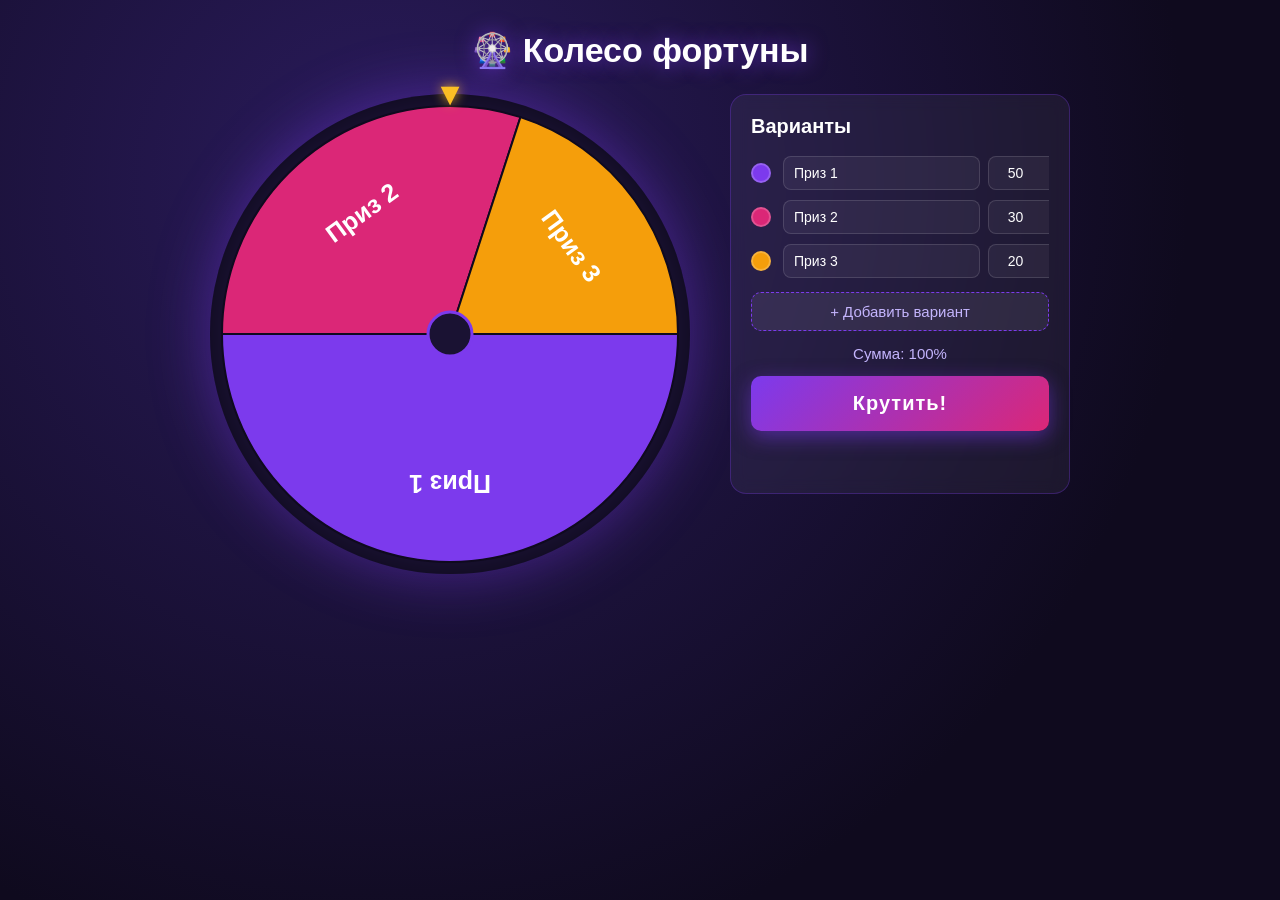
==== index.html @ 5a215693 "Add files via upload" ====
<!DOCTYPE html>
<html lang="ru">
<head>
  <meta charset="UTF-8">
  <meta name="viewport" content="width=device-width, initial-scale=1.0">
  <title>Колесо фортуны 🎡</title>
  <link rel="stylesheet" href="style.css">
</head>
<body>

  <h1>🎡 Колесо фортуны</h1>

  <div class="app">
    <div class="wheel-wrap">
      <canvas id="wheel" width="480" height="480"></canvas>
      <div class="pointer">▼</div>
    </div>

    <div class="panel">
      <h2>Варианты</h2>
      <div id="sectors" class="sectors"></div>

      <button id="addBtn" class="btn-add">+ Добавить вариант</button>
      <div class="sum-info">Сумма: <span id="sum">100</span>%</div>
      <button id="spinBtn" class="btn-spin">Крутить!</button>
      <p id="result" class="result"></p>
    </div>
  </div>

  <script src="script.js"></script>
</body>
</html>
---- style.css ----
* {
  margin: 0;
  padding: 0;
  box-sizing: border-box;
}

body {
  font-family: 'Segoe UI', Arial, sans-serif;
  background: radial-gradient(circle at 30% 20%, #2a1b5c, #0f0a1e 70%);
  color: #fff;
  min-height: 100vh;
  display: flex;
  flex-direction: column;
  align-items: center;
  padding: 30px 20px;
  gap: 24px;
}

h1 {
  font-size: 34px;
  text-shadow: 0 0 20px rgba(124, 58, 237, 0.7);
}

.app {
  display: flex;
  gap: 40px;
  flex-wrap: wrap;
  justify-content: center;
  align-items: flex-start;
}

/* --- Колесо --- */
.wheel-wrap {
  position: relative;
}

canvas {
  background: #1a1233;
  border-radius: 50%;
  box-shadow: 0 0 60px rgba(124, 58, 237, 0.45), inset 0 0 30px rgba(0,0,0,0.5);
}

.pointer {
  position: absolute;
  top: -18px;
  left: 50%;
  transform: translateX(-50%);
  font-size: 32px;
  color: #fbbf24;
  text-shadow: 0 0 12px rgba(251, 191, 36, 0.9);
  z-index: 2;
}

/* --- Панель --- */
.panel {
  width: 340px;
  background: rgba(255, 255, 255, 0.05);
  border: 1px solid rgba(124, 58, 237, 0.3);
  border-radius: 16px;
  padding: 20px;
  display: flex;
  flex-direction: column;
  gap: 14px;
  backdrop-filter: blur(8px);
}

.panel h2 {
  font-size: 20px;
  margin-bottom: 4px;
}

.sectors {
  display: flex;
  flex-direction: column;
  gap: 10px;
  max-height: 320px;
  overflow-y: auto;
  padding-right: 4px;
}

/* --- Строка варианта --- */
.sector-row {
  display: grid;
  grid-template-columns: 24px 1fr 70px 32px;
  gap: 8px;
  align-items: center;
}

.sector-color {
  width: 20px;
  height: 20px;
  border-radius: 50%;
  border: 2px solid #fff3;
}

.sector-row input[type="text"] {
  padding: 8px 10px;
  border-radius: 8px;
  border: 1px solid #ffffff22;
  background: #ffffff0d;
  color: #fff;
  font-size: 14px;
  outline: none;
}

.sector-row input[type="number"] {
  padding: 8px;
  border-radius: 8px;
  border: 1px solid #ffffff22;
  background: #ffffff0d;
  color: #fff;
  font-size: 14px;
  text-align: center;
  outline: none;
}

.sector-row input:focus {
  border-color: #7c3aed;
}

.remove-btn {
  background: transparent;
  border: none;
  color: #f87171;
  font-size: 20px;
  cursor: pointer;
  line-height: 1;
}
.remove-btn:hover { color: #ef4444; }

/* --- Кнопки --- */
button {
  font-family: inherit;
  cursor: pointer;
  border: none;
  border-radius: 10px;
  transition: 0.2s;
}

.btn-add {
  padding: 10px;
  background: #ffffff12;
  border: 1px dashed #7c3aed;
  color: #c4b5fd;
  font-size: 15px;
}
.btn-add:hover { background: #7c3aed22; }

.btn-spin {
  padding: 16px;
  background: linear-gradient(135deg, #7c3aed, #db2777);
  color: #fff;
  font-size: 20px;
  font-weight: bold;
  letter-spacing: 1px;
  box-shadow: 0 6px 20px rgba(124, 58, 237, 0.5);
}
.btn-spin:hover { transform: translateY(-2px); box-shadow: 0 10px 26px rgba(124, 58, 237, 0.7); }
.btn-spin:disabled {
  opacity: 0.5;
  cursor: not-allowed;
  transform: none;
  box-shadow: none;
}

.sum-info {
  text-align: center;
  font-size: 15px;
  color: #c4b5fd;
}
.sum-info .bad { color: #f87171; font-weight: bold; }

.result {
  text-align: center;
  font-size: 20px;
  font-weight: bold;
  color: #fbbf24;
  min-height: 28px;
  text-shadow: 0 0 14px rgba(251, 191, 36, 0.6);
}

@media (max-width: 860px) {
  .app { flex-direction: column; align-items: center; }
  canvas { width: 320px; height: 320px; }
}
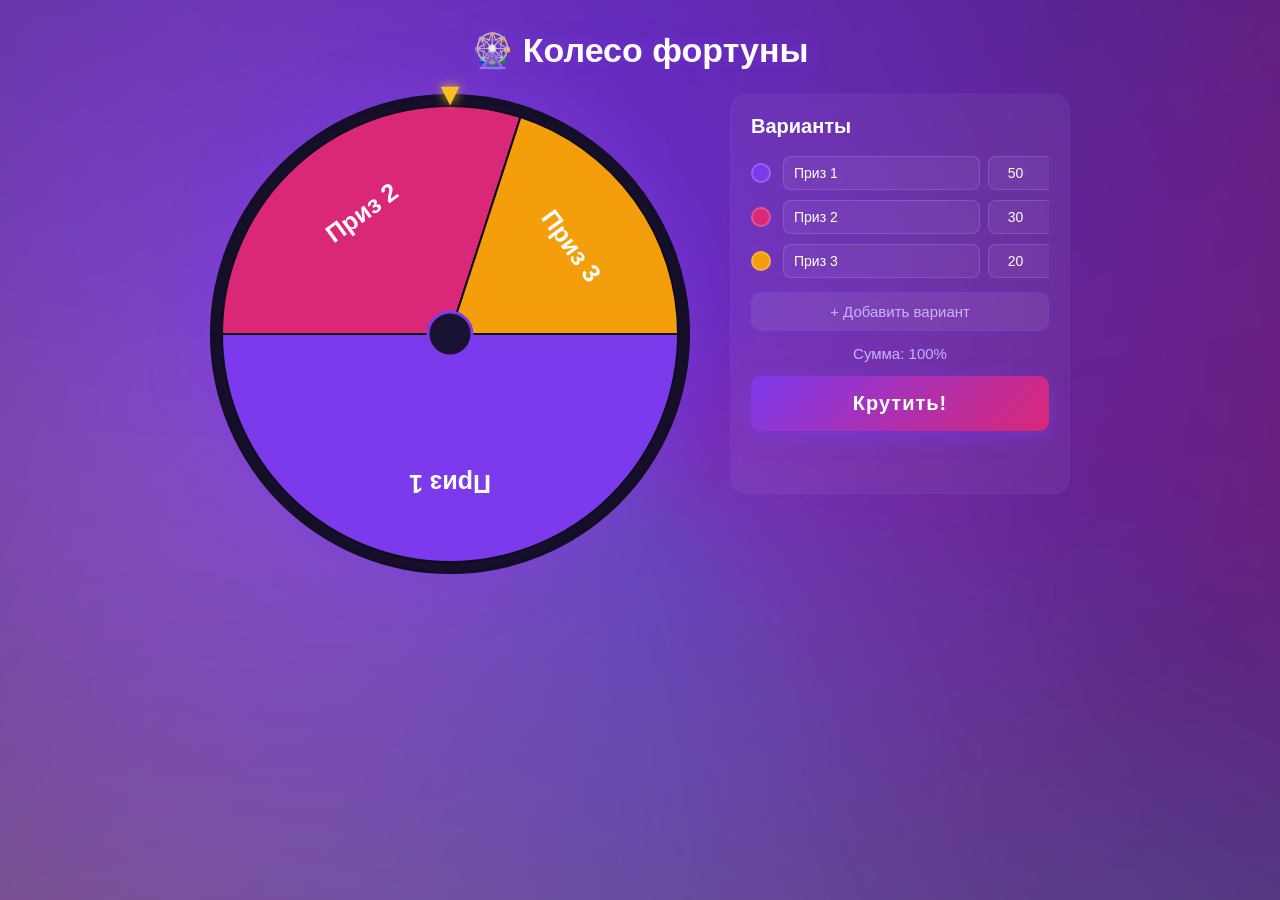
==== commit e11dda63: "Update index.html" ====
--- a/index.html
+++ b/index.html
@@ -3,12 +3,15 @@
 <head>
   <meta charset="UTF-8">
   <meta name="viewport" content="width=device-width, initial-scale=1.0">
-  <title>Колесо фортуны 🎡</title>
+  <title>Колесо фортуны 🎡 — DFL Ultimate</title>
+  <link rel="preconnect" href="https://fonts.googleapis.com">
+  <link rel="preconnect" href="https://fonts.gstatic.com" crossorigin>
+  <link href="https://fonts.googleapis.com/css2?family=Inter:opsz,wght@14..32,400;14..32,600;14..32,800;14..32,900&display=swap" rel="stylesheet">
   <link rel="stylesheet" href="style.css">
 </head>
 <body>
 
-  <h1>🎡 Колесо фортуны</h1>
+  <h1>🎡 Колесо <span class="accent">фортуны</span></h1>
 
   <div class="app">
     <div class="wheel-wrap">
@@ -29,4 +32,4 @@
 
   <script src="script.js"></script>
 </body>
-</html>+</html>
--- a/style.css
+++ b/style.css
@@ -1,185 +1,240 @@
-* {
-  margin: 0;
-  padding: 0;
-  box-sizing: border-box;
-}
-
-body {
-  font-family: 'Segoe UI', Arial, sans-serif;
-  background: radial-gradient(circle at 30% 20%, #2a1b5c, #0f0a1e 70%);
-  color: #fff;
-  min-height: 100vh;
-  display: flex;
-  flex-direction: column;
-  align-items: center;
-  padding: 30px 20px;
-  gap: 24px;
-}
-
-h1 {
-  font-size: 34px;
-  text-shadow: 0 0 20px rgba(124, 58, 237, 0.7);
-}
-
-.app {
-  display: flex;
-  gap: 40px;
-  flex-wrap: wrap;
-  justify-content: center;
-  align-items: flex-start;
-}
-
-/* --- Колесо --- */
-.wheel-wrap {
-  position: relative;
-}
-
-canvas {
-  background: #1a1233;
-  border-radius: 50%;
-  box-shadow: 0 0 60px rgba(124, 58, 237, 0.45), inset 0 0 30px rgba(0,0,0,0.5);
-}
-
-.pointer {
-  position: absolute;
-  top: -18px;
-  left: 50%;
-  transform: translateX(-50%);
-  font-size: 32px;
-  color: #fbbf24;
-  text-shadow: 0 0 12px rgba(251, 191, 36, 0.9);
-  z-index: 2;
-}
-
-/* --- Панель --- */
-.panel {
-  width: 340px;
-  background: rgba(255, 255, 255, 0.05);
-  border: 1px solid rgba(124, 58, 237, 0.3);
-  border-radius: 16px;
-  padding: 20px;
-  display: flex;
-  flex-direction: column;
-  gap: 14px;
-  backdrop-filter: blur(8px);
-}
-
-.panel h2 {
-  font-size: 20px;
-  margin-bottom: 4px;
-}
-
-.sectors {
-  display: flex;
-  flex-direction: column;
-  gap: 10px;
-  max-height: 320px;
-  overflow-y: auto;
-  padding-right: 4px;
-}
-
-/* --- Строка варианта --- */
-.sector-row {
-  display: grid;
-  grid-template-columns: 24px 1fr 70px 32px;
-  gap: 8px;
-  align-items: center;
-}
-
-.sector-color {
-  width: 20px;
-  height: 20px;
-  border-radius: 50%;
-  border: 2px solid #fff3;
-}
-
-.sector-row input[type="text"] {
-  padding: 8px 10px;
-  border-radius: 8px;
-  border: 1px solid #ffffff22;
-  background: #ffffff0d;
-  color: #fff;
-  font-size: 14px;
-  outline: none;
-}
-
-.sector-row input[type="number"] {
-  padding: 8px;
-  border-radius: 8px;
-  border: 1px solid #ffffff22;
-  background: #ffffff0d;
-  color: #fff;
-  font-size: 14px;
-  text-align: center;
-  outline: none;
-}
-
-.sector-row input:focus {
-  border-color: #7c3aed;
-}
-
-.remove-btn {
-  background: transparent;
-  border: none;
-  color: #f87171;
-  font-size: 20px;
-  cursor: pointer;
-  line-height: 1;
-}
-.remove-btn:hover { color: #ef4444; }
-
-/* --- Кнопки --- */
-button {
-  font-family: inherit;
-  cursor: pointer;
-  border: none;
-  border-radius: 10px;
-  transition: 0.2s;
-}
-
-.btn-add {
-  padding: 10px;
-  background: #ffffff12;
-  border: 1px dashed #7c3aed;
-  color: #c4b5fd;
-  font-size: 15px;
-}
-.btn-add:hover { background: #7c3aed22; }
-
-.btn-spin {
-  padding: 16px;
-  background: linear-gradient(135deg, #7c3aed, #db2777);
-  color: #fff;
-  font-size: 20px;
-  font-weight: bold;
-  letter-spacing: 1px;
-  box-shadow: 0 6px 20px rgba(124, 58, 237, 0.5);
-}
-.btn-spin:hover { transform: translateY(-2px); box-shadow: 0 10px 26px rgba(124, 58, 237, 0.7); }
-.btn-spin:disabled {
-  opacity: 0.5;
-  cursor: not-allowed;
-  transform: none;
-  box-shadow: none;
-}
-
-.sum-info {
-  text-align: center;
-  font-size: 15px;
-  color: #c4b5fd;
-}
-.sum-info .bad { color: #f87171; font-weight: bold; }
-
-.result {
-  text-align: center;
-  font-size: 20px;
-  font-weight: bold;
-  color: #fbbf24;
-  min-height: 28px;
-  text-shadow: 0 0 14px rgba(251, 191, 36, 0.6);
-}
-
-@media (max-width: 860px) {
-  .app { flex-direction: column; align-items: center; }
-  canvas { width: 320px; height: 320px; }
+* {
+  margin: 0;
+  padding: 0;
+  box-sizing: border-box;
+}
+
+body {
+  font-family: 'Segoe UI', Arial, sans-serif;
+  color: #fff;
+  min-height: 100vh;
+  display: flex;
+  flex-direction: column;
+  align-items: center;
+  padding: 30px 20px;
+  gap: 24px;
+  position: relative;
+  overflow-x: hidden;
+  background: #0f0a1e;
+}
+
+body::before {
+  content: '';
+  position: fixed;
+  inset: -30%;
+  z-index: -2;
+  background:
+    radial-gradient(circle at 20% 25%, rgba(124, 58, 237, 0.7), transparent 40%),
+    radial-gradient(circle at 80% 20%, rgba(219, 39, 119, 0.6), transparent 42%),
+    radial-gradient(circle at 65% 80%, rgba(56, 189, 248, 0.5), transparent 45%),
+    radial-gradient(circle at 15% 75%, rgba(251, 191, 36, 0.45), transparent 40%),
+    linear-gradient(135deg, #1a1035, #0f0a1e);
+  background-size: 180% 180%;
+  animation: gradientDrift 14s ease-in-out infinite alternate;
+  filter: blur(6px) saturate(1.3);
+}
+
+body::after {
+  content: '';
+  position: fixed;
+  inset: -10%;
+  z-index: -1;
+  pointer-events: none;
+  background:
+    conic-gradient(from 0deg at 50% 50%,
+      rgba(124, 58, 237, 0.25),
+      rgba(219, 39, 119, 0.25),
+      rgba(56, 189, 248, 0.2),
+      rgba(251, 191, 36, 0.2),
+      rgba(124, 58, 237, 0.25));
+  mix-blend-mode: screen;
+  animation: hueShift 10s linear infinite, pulseGlow 6s ease-in-out infinite;
+  filter: blur(40px);
+}
+
+@keyframes gradientDrift {
+  0%   { background-position: 0% 0%, 100% 0%, 50% 100%, 0% 100%, 0% 0%; }
+  33%  { background-position: 60% 40%, 30% 60%, 20% 30%, 70% 20%, 50% 50%; }
+  66%  { background-position: 30% 80%, 70% 30%, 80% 70%, 20% 60%, 50% 50%; }
+  100% { background-position: 100% 100%, 0% 100%, 100% 0%, 100% 0%, 100% 100%; }
+}
+
+@keyframes hueShift {
+  from { filter: blur(40px) hue-rotate(0deg); }
+  to   { filter: blur(40px) hue-rotate(360deg); }
+}
+
+@keyframes pulseGlow {
+  0%, 100% { opacity: 0.55; }
+  50%      { opacity: 0.9; }
+}
+
+h1 {
+  font-size: 34px;
+  text-shadow: 0 0 20px rgba(124, 58, 237, 0.7);
+}
+
+.app {
+  display: flex;
+  gap: 40px;
+  flex-wrap: wrap;
+  justify-content: center;
+  align-items: flex-start;
+}
+
+.wheel-wrap {
+  position: relative;
+}
+
+canvas {
+  background: #1a1233;
+  border-radius: 50%;
+  box-shadow: 0 0 60px rgba(124, 58, 237, 0.45), inset 0 0 30px rgba(0,0,0,0.5);
+}
+
+.pointer {
+  position: absolute;
+  top: -18px;
+  left: 50%;
+  transform: translateX(-50%);
+  font-size: 32px;
+  color: #fbbf24;
+  text-shadow: 0 0 12px rgba(251, 191, 36, 0.9);
+  z-index: 2;
+}
+
+.panel {
+  width: 340px;
+  background: rgba(255, 255, 255, 0.05);
+  border: 1px solid rgba(124, 58, 237, 0.3);
+  border-radius: 16px;
+  padding: 20px;
+  display: flex;
+  flex-direction: column;
+  gap: 14px;
+  backdrop-filter: blur(8px);
+  position: relative;
+  z-index: 1;
+}
+
+.panel h2 {
+  font-size: 20px;
+  margin-bottom: 4px;
+}
+
+.sectors {
+  display: flex;
+  flex-direction: column;
+  gap: 10px;
+  max-height: 320px;
+  overflow-y: auto;
+  padding-right: 4px;
+}
+
+.sector-row {
+  display: grid;
+  grid-template-columns: 24px 1fr 70px 32px;
+  gap: 8px;
+  align-items: center;
+}
+
+.sector-color {
+  width: 20px;
+  height: 20px;
+  border-radius: 50%;
+  border: 2px solid #fff3;
+}
+
+.sector-row input[type="text"] {
+  padding: 8px 10px;
+  border-radius: 8px;
+  border: 1px solid #ffffff22;
+  background: #ffffff0d;
+  color: #fff;
+  font-size: 14px;
+  outline: none;
+}
+
+.sector-row input[type="number"] {
+  padding: 8px;
+  border-radius: 8px;
+  border: 1px solid #ffffff22;
+  background: #ffffff0d;
+  color: #fff;
+  font-size: 14px;
+  text-align: center;
+  outline: none;
+}
+
+.sector-row input:focus {
+  border-color: #7c3aed;
+}
+
+.remove-btn {
+  background: transparent;
+  border: none;
+  color: #f87171;
+  font-size: 20px;
+  cursor: pointer;
+  line-height: 1;
+}
+.remove-btn:hover { color: #ef4444; }
+
+button {
+  font-family: inherit;
+  cursor: pointer;
+  border: none;
+  border-radius: 10px;
+  transition: 0.2s;
+}
+
+.btn-add {
+  padding: 10px;
+  background: #ffffff12;
+  border: 1px dashed #7c3aed;
+  color: #c4b5fd;
+  font-size: 15px;
+}
+.btn-add:hover { background: #7c3aed22; }
+
+.btn-spin {
+  padding: 16px;
+  background: linear-gradient(135deg, #7c3aed, #db2777);
+  color: #fff;
+  font-size: 20px;
+  font-weight: bold;
+  letter-spacing: 1px;
+  box-shadow: 0 6px 20px rgba(124, 58, 237, 0.5);
+}
+.btn-spin:hover { transform: translateY(-2px); box-shadow: 0 10px 26px rgba(124, 58, 237, 0.7); }
+.btn-spin:disabled {
+  opacity: 0.5;
+  cursor: not-allowed;
+  transform: none;
+  box-shadow: none;
+}
+
+.sum-info {
+  text-align: center;
+  font-size: 15px;
+  color: #c4b5fd;
+}
+.sum-info .bad { color: #f87171; font-weight: bold; }
+
+.result {
+  text-align: center;
+  font-size: 20px;
+  font-weight: bold;
+  color: #fbbf24;
+  min-height: 28px;
+  text-shadow: 0 0 14px rgba(251, 191, 36, 0.6);
+}
+
+@media (max-width: 860px) {
+  .app { flex-direction: column; align-items: center; }
+  canvas { width: 320px; height: 320px; }
+}
+
+@media (prefers-reduced-motion: reduce) {
+  body::before, body::after { animation: none; }
 }
